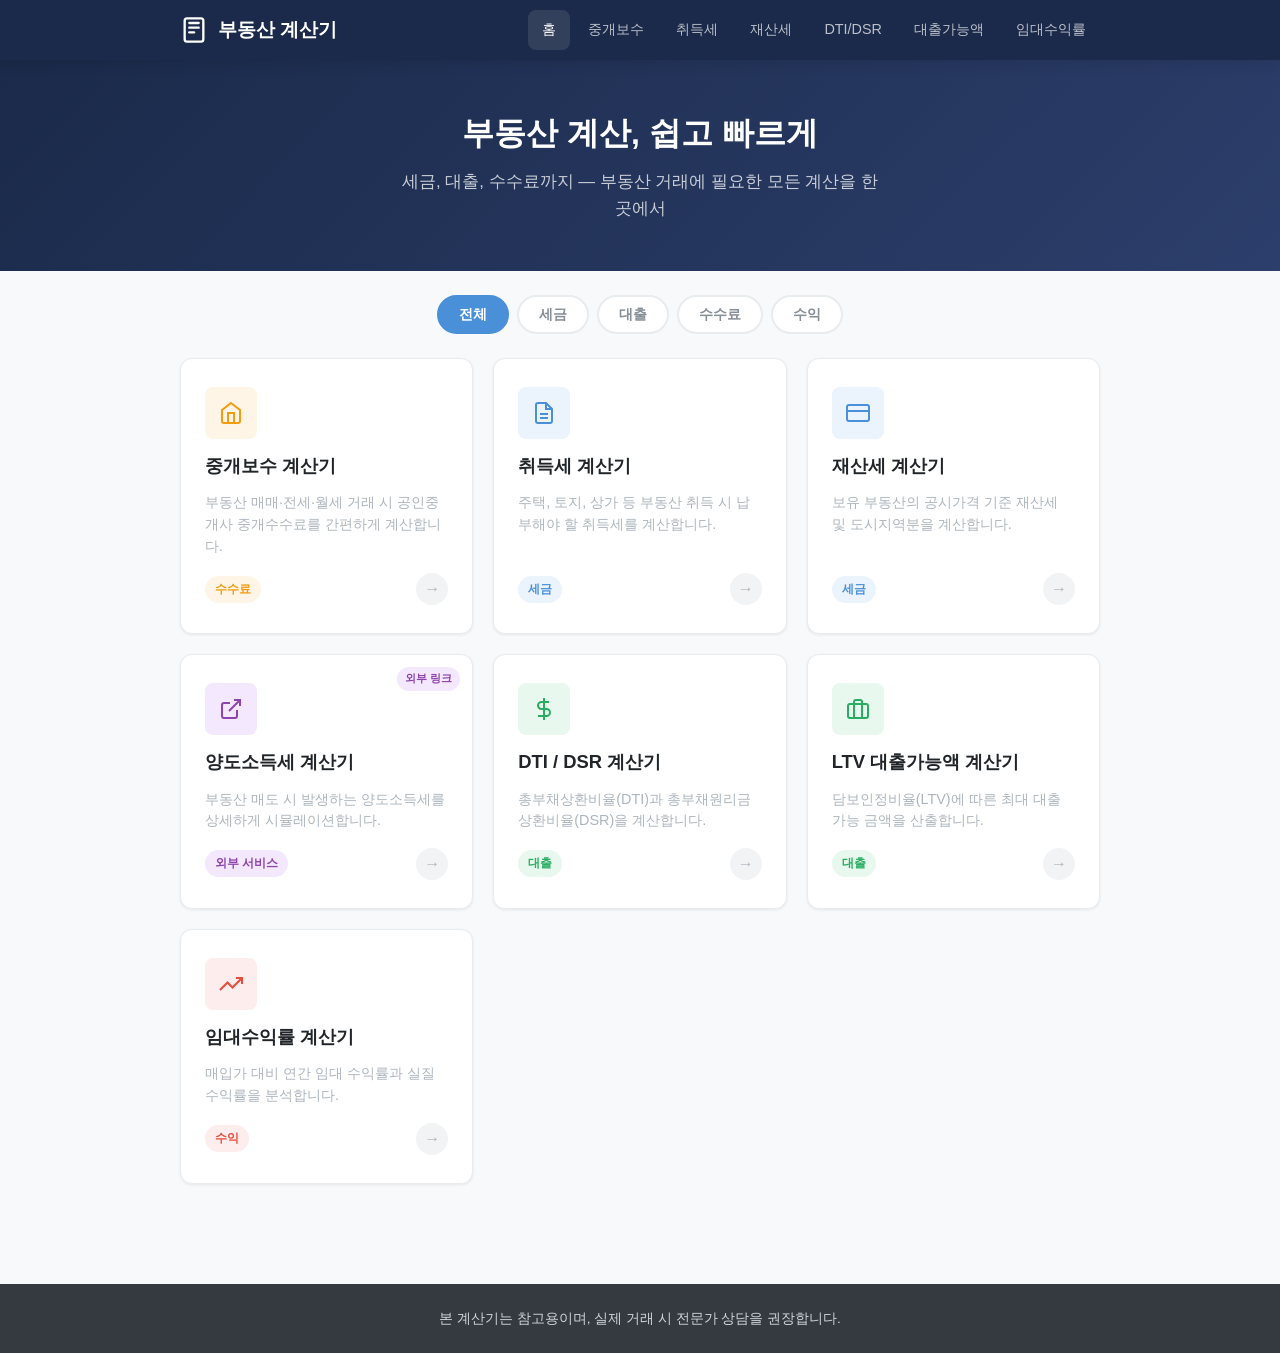
==== index.html @ 390bfaba "부동산 계산기 사이트로 전면 리뉴얼 기존 퍼즐 게임을 삭제하고 부동산계산기.com을 참조한 종합 부동산 계산기 사이트를 구축. 카드 기반 대시보드, 실시간 계산, 바 차트 시각화," ====
<!DOCTYPE html>
<html lang="ko">
<head>
  <meta charset="UTF-8" />
  <meta name="viewport" content="width=device-width, initial-scale=1.0" />
  <title>부동산 계산기 모음</title>
  <link rel="stylesheet" href="css/common.css" />
  <link rel="stylesheet" href="css/dashboard.css" />
</head>
<body>

  <!-- Header -->
  <header class="header">
    <div class="header-inner">
      <a href="index.html" class="header-logo">
        <svg viewBox="0 0 24 24" fill="none" stroke="currentColor" stroke-width="2" stroke-linecap="round" stroke-linejoin="round">
          <rect x="4" y="2" width="16" height="20" rx="2"/>
          <line x1="8" y1="6" x2="16" y2="6"/>
          <line x1="8" y1="10" x2="16" y2="10"/>
          <line x1="8" y1="14" x2="12" y2="14"/>
        </svg>
        부동산 계산기
      </a>
      <button class="menu-toggle" aria-label="메뉴">&#9776;</button>
      <nav class="header-nav">
        <a href="index.html" class="active">홈</a>
        <a href="pages/brokerage-fee.html">중개보수</a>
        <a href="pages/acquisition-tax.html">취득세</a>
        <a href="pages/property-tax.html">재산세</a>
        <a href="pages/dti-dsr.html">DTI/DSR</a>
        <a href="pages/ltv.html">대출가능액</a>
        <a href="pages/rental-yield.html">임대수익률</a>
      </nav>
    </div>
  </header>

  <!-- Hero -->
  <section class="hero">
    <h1>부동산 계산, 쉽고 빠르게</h1>
    <p>세금, 대출, 수수료까지 — 부동산 거래에 필요한 모든 계산을 한곳에서</p>
  </section>

  <!-- Category Tabs -->
  <div class="container">
    <div class="category-tabs">
      <button class="tab-btn active" data-category="all">전체</button>
      <button class="tab-btn" data-category="tax">세금</button>
      <button class="tab-btn" data-category="loan">대출</button>
      <button class="tab-btn" data-category="fee">수수료</button>
      <button class="tab-btn" data-category="income">수익</button>
    </div>

    <!-- Card Grid -->
    <div class="card-grid">

      <!-- 중개보수 -->
      <a href="pages/brokerage-fee.html" class="calc-card" data-category="fee">
        <div class="calc-card-icon fee">
          <svg width="24" height="24" viewBox="0 0 24 24" fill="none" stroke="currentColor" stroke-width="2"><path d="M3 9l9-7 9 7v11a2 2 0 01-2 2H5a2 2 0 01-2-2z"/><polyline points="9,22 9,12 15,12 15,22"/></svg>
        </div>
        <h3>중개보수 계산기</h3>
        <p>부동산 매매·전세·월세 거래 시 공인중개사 중개수수료를 간편하게 계산합니다.</p>
        <div class="calc-card-footer">
          <span class="calc-card-tag fee">수수료</span>
          <span class="calc-card-arrow">&rarr;</span>
        </div>
      </a>

      <!-- 취득세 -->
      <a href="pages/acquisition-tax.html" class="calc-card" data-category="tax">
        <div class="calc-card-icon tax">
          <svg width="24" height="24" viewBox="0 0 24 24" fill="none" stroke="currentColor" stroke-width="2"><path d="M14 2H6a2 2 0 00-2 2v16a2 2 0 002 2h12a2 2 0 002-2V8z"/><polyline points="14,2 14,8 20,8"/><line x1="16" y1="13" x2="8" y2="13"/><line x1="16" y1="17" x2="8" y2="17"/></svg>
        </div>
        <h3>취득세 계산기</h3>
        <p>주택, 토지, 상가 등 부동산 취득 시 납부해야 할 취득세를 계산합니다.</p>
        <div class="calc-card-footer">
          <span class="calc-card-tag tax">세금</span>
          <span class="calc-card-arrow">&rarr;</span>
        </div>
      </a>

      <!-- 재산세 -->
      <a href="pages/property-tax.html" class="calc-card" data-category="tax">
        <div class="calc-card-icon tax">
          <svg width="24" height="24" viewBox="0 0 24 24" fill="none" stroke="currentColor" stroke-width="2"><rect x="1" y="4" width="22" height="16" rx="2" ry="2"/><line x1="1" y1="10" x2="23" y2="10"/></svg>
        </div>
        <h3>재산세 계산기</h3>
        <p>보유 부동산의 공시가격 기준 재산세 및 도시지역분을 계산합니다.</p>
        <div class="calc-card-footer">
          <span class="calc-card-tag tax">세금</span>
          <span class="calc-card-arrow">&rarr;</span>
        </div>
      </a>

      <!-- 양도소득세 (외부 링크) -->
      <a href="https://sell-ten.vercel.app/" target="_blank" rel="noopener noreferrer" class="calc-card" data-category="tax">
        <span class="external-badge">외부 링크</span>
        <div class="calc-card-icon external">
          <svg width="24" height="24" viewBox="0 0 24 24" fill="none" stroke="currentColor" stroke-width="2"><path d="M18 13v6a2 2 0 01-2 2H5a2 2 0 01-2-2V8a2 2 0 012-2h6"/><polyline points="15,3 21,3 21,9"/><line x1="10" y1="14" x2="21" y2="3"/></svg>
        </div>
        <h3>양도소득세 계산기</h3>
        <p>부동산 매도 시 발생하는 양도소득세를 상세하게 시뮬레이션합니다.</p>
        <div class="calc-card-footer">
          <span class="calc-card-tag external">외부 서비스</span>
          <span class="calc-card-arrow">&rarr;</span>
        </div>
      </a>

      <!-- DTI/DSR -->
      <a href="pages/dti-dsr.html" class="calc-card" data-category="loan">
        <div class="calc-card-icon loan">
          <svg width="24" height="24" viewBox="0 0 24 24" fill="none" stroke="currentColor" stroke-width="2"><line x1="12" y1="1" x2="12" y2="23"/><path d="M17 5H9.5a3.5 3.5 0 000 7h5a3.5 3.5 0 010 7H6"/></svg>
        </div>
        <h3>DTI / DSR 계산기</h3>
        <p>총부채상환비율(DTI)과 총부채원리금상환비율(DSR)을 계산합니다.</p>
        <div class="calc-card-footer">
          <span class="calc-card-tag loan">대출</span>
          <span class="calc-card-arrow">&rarr;</span>
        </div>
      </a>

      <!-- LTV 대출가능액 -->
      <a href="pages/ltv.html" class="calc-card" data-category="loan">
        <div class="calc-card-icon loan">
          <svg width="24" height="24" viewBox="0 0 24 24" fill="none" stroke="currentColor" stroke-width="2"><rect x="2" y="7" width="20" height="14" rx="2" ry="2"/><path d="M16 21V5a2 2 0 00-2-2h-4a2 2 0 00-2 2v16"/></svg>
        </div>
        <h3>LTV 대출가능액 계산기</h3>
        <p>담보인정비율(LTV)에 따른 최대 대출 가능 금액을 산출합니다.</p>
        <div class="calc-card-footer">
          <span class="calc-card-tag loan">대출</span>
          <span class="calc-card-arrow">&rarr;</span>
        </div>
      </a>

      <!-- 임대수익률 -->
      <a href="pages/rental-yield.html" class="calc-card" data-category="income">
        <div class="calc-card-icon income">
          <svg width="24" height="24" viewBox="0 0 24 24" fill="none" stroke="currentColor" stroke-width="2"><polyline points="23,6 13.5,15.5 8.5,10.5 1,18"/><polyline points="17,6 23,6 23,12"/></svg>
        </div>
        <h3>임대수익률 계산기</h3>
        <p>매입가 대비 연간 임대 수익률과 실질 수익률을 분석합니다.</p>
        <div class="calc-card-footer">
          <span class="calc-card-tag income">수익</span>
          <span class="calc-card-arrow">&rarr;</span>
        </div>
      </a>

    </div>
  </div>

  <!-- Footer -->
  <footer class="footer">
    <p>본 계산기는 참고용이며, 실제 거래 시 전문가 상담을 권장합니다.</p>
  </footer>

  <script src="js/common.js"></script>
  <script src="js/dashboard.js"></script>
</body>
</html>
---- css/common.css ----
/* ===== Reset & Base ===== */
*,
*::before,
*::after {
  margin: 0;
  padding: 0;
  box-sizing: border-box;
}

:root {
  /* Colors */
  --navy: #1B2A4A;
  --navy-light: #2C3E6B;
  --blue: #4A90D9;
  --blue-light: #6BAAEE;
  --blue-bg: #EBF3FC;
  --green: #27AE60;
  --green-bg: #E8F8EF;
  --orange: #F39C12;
  --orange-bg: #FEF5E7;
  --red: #E74C3C;
  --red-bg: #FDEDEC;
  --gray-50: #F8F9FA;
  --gray-100: #F1F3F5;
  --gray-200: #E9ECEF;
  --gray-300: #DEE2E6;
  --gray-400: #CED4DA;
  --gray-500: #ADB5BD;
  --gray-600: #868E96;
  --gray-700: #495057;
  --gray-800: #343A40;
  --gray-900: #212529;
  --white: #FFFFFF;

  /* Shadows */
  --shadow-sm: 0 1px 3px rgba(0, 0, 0, 0.08);
  --shadow-md: 0 4px 12px rgba(0, 0, 0, 0.1);
  --shadow-lg: 0 8px 24px rgba(0, 0, 0, 0.12);
  --shadow-hover: 0 8px 24px rgba(74, 144, 217, 0.2);

  /* Border Radius */
  --radius-sm: 8px;
  --radius-md: 12px;
  --radius-lg: 16px;
  --radius-xl: 20px;

  /* Transitions */
  --transition: all 0.25s ease;

  /* Font */
  --font-main: 'Pretendard', -apple-system, BlinkMacSystemFont, 'Segoe UI', Roboto, sans-serif;
  --font-mono: 'SF Mono', 'Fira Code', 'Consolas', monospace;
}

html {
  font-size: 16px;
  scroll-behavior: smooth;
}

body {
  font-family: var(--font-main);
  color: var(--gray-800);
  background: var(--gray-50);
  line-height: 1.6;
  -webkit-font-smoothing: antialiased;
}

a {
  text-decoration: none;
  color: inherit;
}

button {
  cursor: pointer;
  border: none;
  font-family: inherit;
}

input, select {
  font-family: inherit;
  outline: none;
}

/* ===== Layout ===== */
.container {
  max-width: 960px;
  margin: 0 auto;
  padding: 0 20px;
}

/* ===== Header ===== */
.header {
  background: var(--navy);
  color: var(--white);
  padding: 0;
  position: sticky;
  top: 0;
  z-index: 100;
  box-shadow: var(--shadow-md);
}

.header-inner {
  max-width: 960px;
  margin: 0 auto;
  padding: 0 20px;
  display: flex;
  align-items: center;
  justify-content: space-between;
  height: 60px;
}

.header-logo {
  display: flex;
  align-items: center;
  gap: 10px;
  font-size: 1.2rem;
  font-weight: 700;
  color: var(--white);
}

.header-logo svg {
  width: 28px;
  height: 28px;
}

.header-nav {
  display: flex;
  gap: 4px;
}

.header-nav a {
  color: rgba(255, 255, 255, 0.7);
  padding: 8px 14px;
  border-radius: var(--radius-sm);
  font-size: 0.9rem;
  font-weight: 500;
  transition: var(--transition);
}

.header-nav a:hover,
.header-nav a.active {
  color: var(--white);
  background: rgba(255, 255, 255, 0.1);
}

/* Mobile menu */
.menu-toggle {
  display: none;
  background: none;
  color: var(--white);
  font-size: 1.5rem;
  padding: 4px;
}

/* ===== Footer ===== */
.footer {
  background: var(--gray-800);
  color: var(--gray-400);
  text-align: center;
  padding: 24px 20px;
  font-size: 0.85rem;
  margin-top: 60px;
}

.footer a {
  color: var(--blue-light);
}

/* ===== Breadcrumb ===== */
.breadcrumb {
  display: flex;
  align-items: center;
  gap: 8px;
  padding: 16px 0;
  font-size: 0.85rem;
  color: var(--gray-500);
}

.breadcrumb a {
  color: var(--blue);
  transition: var(--transition);
}

.breadcrumb a:hover {
  color: var(--navy);
}

.breadcrumb span {
  color: var(--gray-700);
  font-weight: 600;
}

/* ===== Responsive ===== */
@media (max-width: 768px) {
  .header-nav {
    display: none;
    position: absolute;
    top: 60px;
    left: 0;
    right: 0;
    background: var(--navy);
    flex-direction: column;
    padding: 12px;
    border-top: 1px solid rgba(255,255,255,0.1);
  }

  .header-nav.open {
    display: flex;
  }

  .menu-toggle {
    display: block;
  }
}
---- css/dashboard.css ----
/* ===== Hero Section ===== */
.hero {
  background: linear-gradient(135deg, var(--navy) 0%, var(--navy-light) 100%);
  color: var(--white);
  padding: 48px 20px;
  text-align: center;
}

.hero h1 {
  font-size: 2rem;
  font-weight: 800;
  margin-bottom: 10px;
}

.hero p {
  font-size: 1.05rem;
  color: rgba(255, 255, 255, 0.75);
  max-width: 480px;
  margin: 0 auto;
}

/* ===== Category Tabs ===== */
.category-tabs {
  display: flex;
  justify-content: center;
  gap: 8px;
  padding: 24px 20px 0;
  flex-wrap: wrap;
}

.tab-btn {
  padding: 8px 20px;
  border-radius: 50px;
  font-size: 0.9rem;
  font-weight: 600;
  background: var(--white);
  color: var(--gray-600);
  border: 2px solid var(--gray-200);
  transition: var(--transition);
}

.tab-btn:hover {
  border-color: var(--blue);
  color: var(--blue);
}

.tab-btn.active {
  background: var(--blue);
  color: var(--white);
  border-color: var(--blue);
}

/* ===== Card Grid ===== */
.card-grid {
  display: grid;
  grid-template-columns: repeat(auto-fill, minmax(280px, 1fr));
  gap: 20px;
  padding: 24px 0 40px;
}

/* ===== Calculator Card ===== */
.calc-card {
  background: var(--white);
  border-radius: var(--radius-md);
  padding: 28px 24px;
  box-shadow: var(--shadow-sm);
  border: 1px solid var(--gray-200);
  transition: var(--transition);
  display: flex;
  flex-direction: column;
  gap: 12px;
  position: relative;
  overflow: hidden;
}

.calc-card::before {
  content: '';
  position: absolute;
  top: 0;
  left: 0;
  right: 0;
  height: 4px;
  background: var(--blue);
  transform: scaleX(0);
  transition: transform 0.3s ease;
}

.calc-card:hover {
  transform: translateY(-4px);
  box-shadow: var(--shadow-hover);
  border-color: var(--blue);
}

.calc-card:hover::before {
  transform: scaleX(1);
}

.calc-card-icon {
  width: 52px;
  height: 52px;
  border-radius: var(--radius-sm);
  display: flex;
  align-items: center;
  justify-content: center;
  font-size: 1.5rem;
}

.calc-card-icon.tax {
  background: var(--blue-bg);
  color: var(--blue);
}

.calc-card-icon.loan {
  background: var(--green-bg);
  color: var(--green);
}

.calc-card-icon.fee {
  background: var(--orange-bg);
  color: var(--orange);
}

.calc-card-icon.income {
  background: var(--red-bg);
  color: var(--red);
}

.calc-card-icon.external {
  background: #F3E8FD;
  color: #8E44AD;
}

.calc-card h3 {
  font-size: 1.15rem;
  font-weight: 700;
  color: var(--gray-900);
}

.calc-card p {
  font-size: 0.9rem;
  color: var(--gray-500);
  line-height: 1.5;
  flex: 1;
}

.calc-card-footer {
  display: flex;
  align-items: center;
  justify-content: space-between;
  margin-top: 4px;
}

.calc-card-tag {
  font-size: 0.75rem;
  padding: 4px 10px;
  border-radius: 50px;
  font-weight: 600;
}

.calc-card-tag.tax {
  background: var(--blue-bg);
  color: var(--blue);
}

.calc-card-tag.loan {
  background: var(--green-bg);
  color: var(--green);
}

.calc-card-tag.fee {
  background: var(--orange-bg);
  color: var(--orange);
}

.calc-card-tag.income {
  background: var(--red-bg);
  color: var(--red);
}

.calc-card-tag.external {
  background: #F3E8FD;
  color: #8E44AD;
}

.calc-card-arrow {
  width: 32px;
  height: 32px;
  border-radius: 50%;
  background: var(--gray-100);
  display: flex;
  align-items: center;
  justify-content: center;
  color: var(--gray-500);
  transition: var(--transition);
  font-size: 1rem;
}

.calc-card:hover .calc-card-arrow {
  background: var(--blue);
  color: var(--white);
}

/* ===== External Card Badge ===== */
.external-badge {
  position: absolute;
  top: 12px;
  right: 12px;
  font-size: 0.7rem;
  padding: 3px 8px;
  background: #F3E8FD;
  color: #8E44AD;
  border-radius: 50px;
  font-weight: 600;
}

/* ===== Responsive ===== */
@media (max-width: 768px) {
  .hero {
    padding: 36px 20px;
  }

  .hero h1 {
    font-size: 1.6rem;
  }

  .card-grid {
    grid-template-columns: 1fr;
    gap: 16px;
  }
}
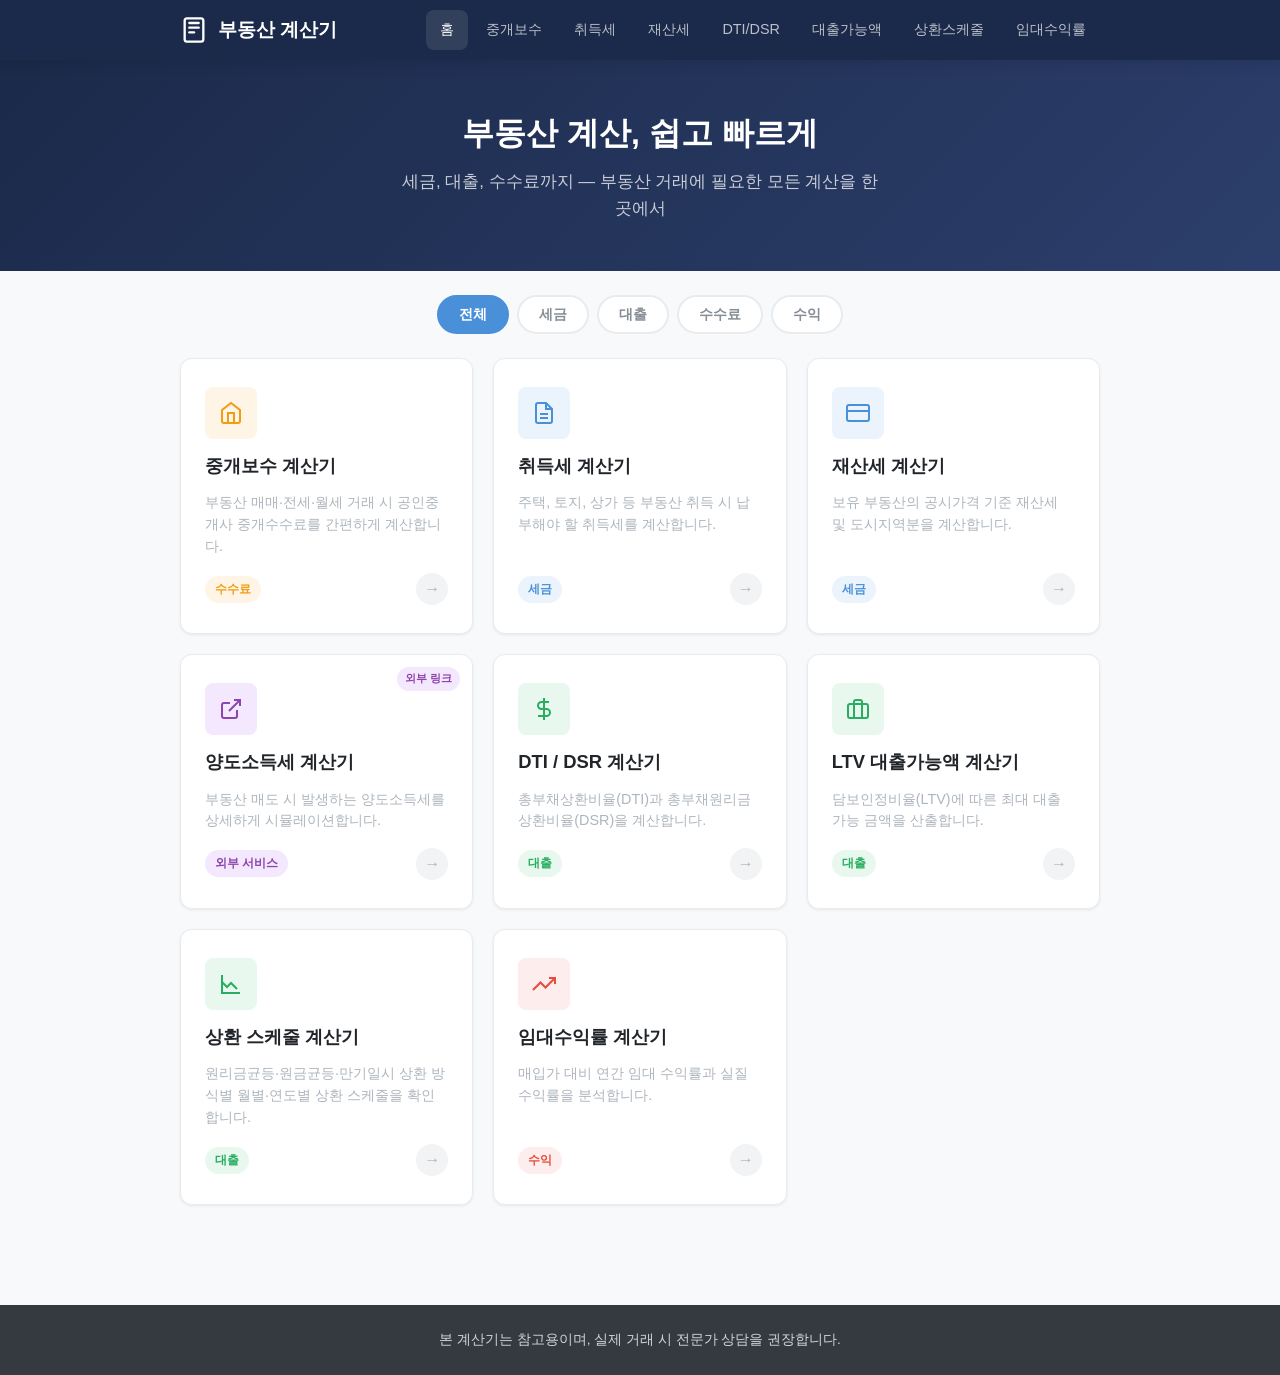
==== commit a1d855e6: "상환 스케줄 계산기 추가 및 LTV 계산기 연동 대출 상환 시나리오를 확인할 수 있는 상환 스케줄 계산기를 추가하고, LTV 대출가능액 계산기에서 바로 이어서 상환 스케줄을 확인할" ====
--- a/index.html
+++ b/index.html
@@ -29,6 +29,7 @@
         <a href="pages/property-tax.html">재산세</a>
         <a href="pages/dti-dsr.html">DTI/DSR</a>
         <a href="pages/ltv.html">대출가능액</a>
+        <a href="pages/repayment.html">상환스케줄</a>
         <a href="pages/rental-yield.html">임대수익률</a>
       </nav>
     </div>
@@ -132,6 +133,19 @@
         </div>
       </a>
 
+      <!-- 상환 스케줄 -->
+      <a href="pages/repayment.html" class="calc-card" data-category="loan">
+        <div class="calc-card-icon loan">
+          <svg width="24" height="24" viewBox="0 0 24 24" fill="none" stroke="currentColor" stroke-width="2"><path d="M3 3v18h18"/><polyline points="18,17 12,11 8,15 3,10"/></svg>
+        </div>
+        <h3>상환 스케줄 계산기</h3>
+        <p>원리금균등·원금균등·만기일시 상환 방식별 월별·연도별 상환 스케줄을 확인합니다.</p>
+        <div class="calc-card-footer">
+          <span class="calc-card-tag loan">대출</span>
+          <span class="calc-card-arrow">&rarr;</span>
+        </div>
+      </a>
+
       <!-- 임대수익률 -->
       <a href="pages/rental-yield.html" class="calc-card" data-category="income">
         <div class="calc-card-icon income">
